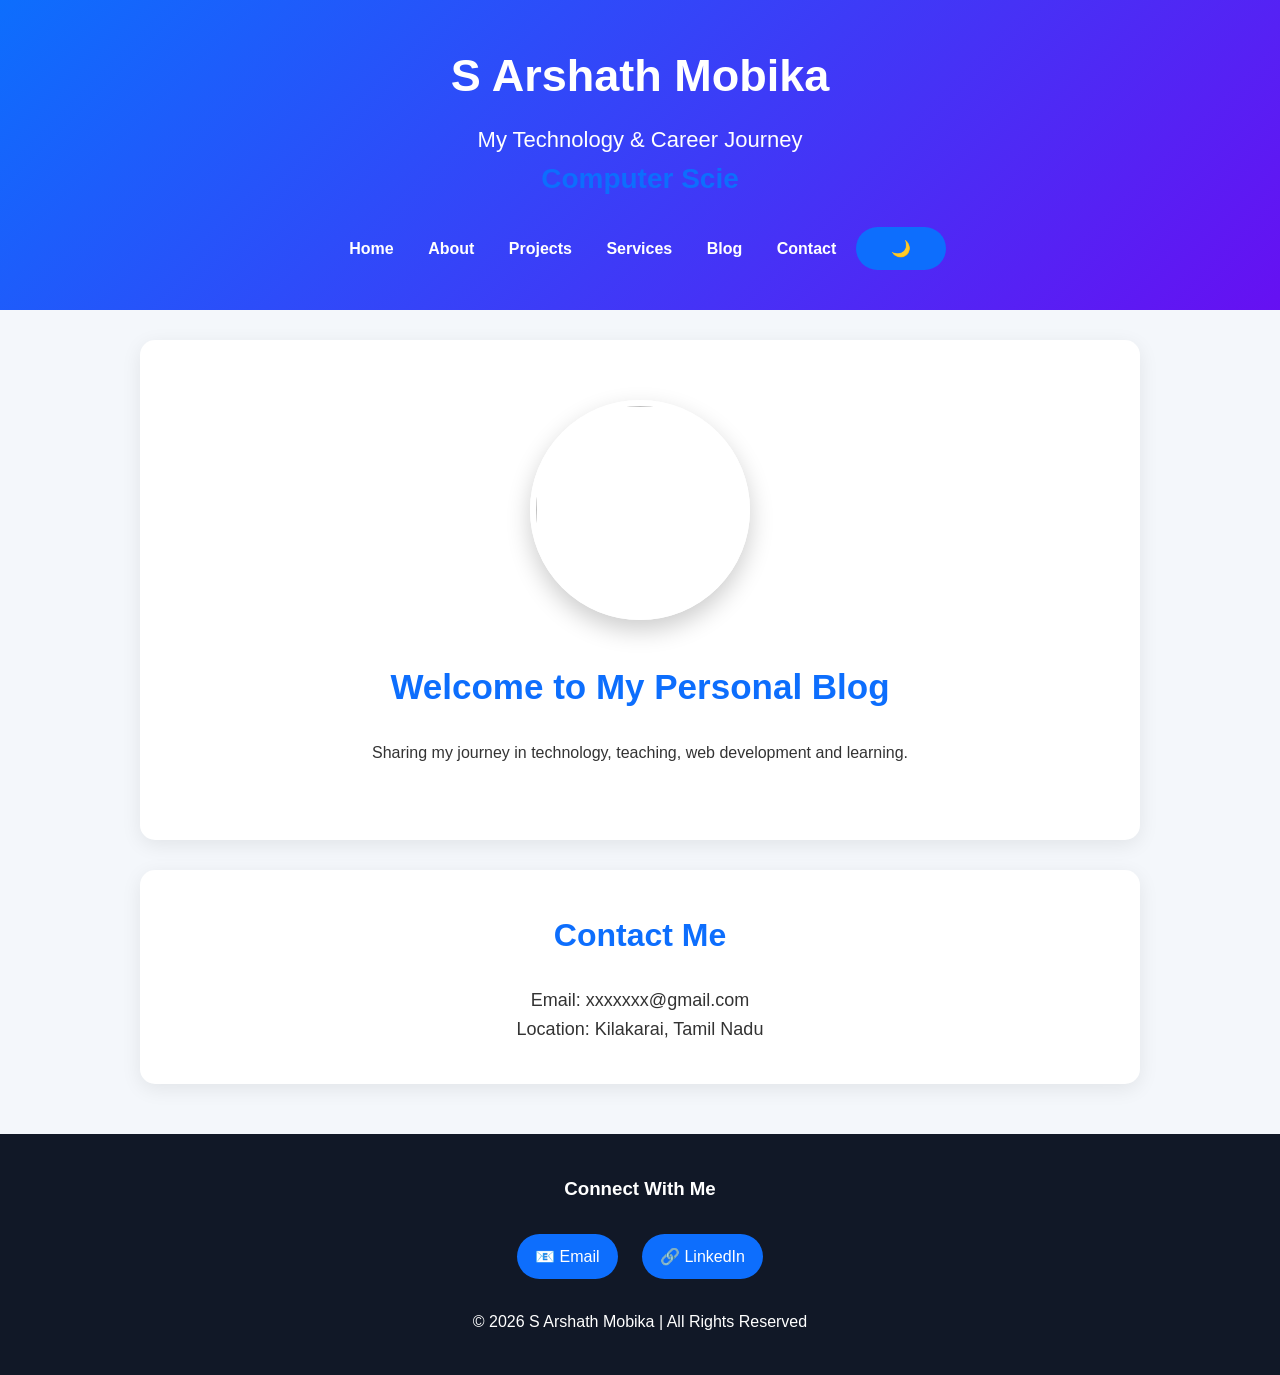
==== index.html @ d5312acd "My personal portfolio website" ====
<!DOCTYPE html>
<html>

<head>

<title>
S Arshath Mobika | Computer Science Engineer | Web Developer
</title>


<meta name="description"
content="Official personal website of S Arshath Mobika - Computer Science Engineer, Web Developer, Computer Science Teacher and Ecommerce Website Manager.">


<meta name="keywords"
content="S Arshath Mobika, Web Developer, Computer Science Engineer, WordPress Developer, Ecommerce Manager, Python Developer">


<meta name="author"
content="S Arshath Mobika">


<link rel="icon" type="image/png" href="images/logo.png">


<link rel="stylesheet" href="style.css">

</head>

<body>


<header>

<h1>
S Arshath Mobika
</h1>


<h3>
My Technology & Career Journey
</h3>


<h2 id="typing"></h2>

<nav>

<a href="index.html">Home</a>

<a href="about.html">About</a>

<a href="projects.html">Projects</a>

<a href="services.html">Services</a>

<a href="blog.html">Blog</a>

<a href="contact.html">Contact</a>



<button class="theme-btn">
🌙
</button>


</nav>

</header>



<section class="hero">


<img src="images/profile.jpg">


<h2>
Welcome to My Personal Blog
</h2>


<p>
Sharing my journey in technology, teaching,
web development and learning.
</p>


<div class="buttons">





<a href="contact.html"
class="btn">



</a>


</div>



</section>






<section id="contact">


<h2>
Contact Me
</h2>


<p>
Email: xxxxxxx@gmail.com
</p>


<p>
Location: Kilakarai, Tamil Nadu
</p>


</section>



<footer>

<h3>
Connect With Me
</h3>


<div class="social-links">


<a href="mailto: xxxxxxx@gmail.com">

📧 Email

</a>



<a href="https://www.linkedin.com/in/arshath-mobika-s-649b7b2a1/" target="_blank">

🔗 LinkedIn

</a>


</div>



<p>

© 2026 S Arshath Mobika | All Rights Reserved

</p>


</footer>
<script src="script.js"></script>

<script src="darkmode.js"></script>


</body>
</html>
---- style.css ----
/* =====================
   General Style
===================== */

*{
    margin:0;
    padding:0;
    box-sizing:border-box;
}


body{

    font-family:'Segoe UI', Arial, sans-serif;

    background:#f4f7fb;

    color:#333;

    line-height:1.6;

}


html{

    scroll-behavior:smooth;

}



/* =====================
   Header
===================== */


header{

    background:linear-gradient(135deg,#0d6efd,#6610f2);

    color:white;

    text-align:center;

    padding:40px 20px;

}


header h1{

    font-size:45px;

    margin-bottom:10px;

}


header h3{

    font-size:22px;

    font-weight:400;

}


header p{

    margin-top:10px;

}



/* =====================
   Navigation
===================== */


nav{

    margin-top:25px;

}


nav a{

    color:white;

    text-decoration:none;

    margin:0 15px;

    font-weight:600;

}


nav a:hover{

    color:#ffd700;

}



/* =====================
   Hero Section
===================== */


.hero{

    text-align:center;

    padding:60px 20px;

}



.hero img{

    width:220px;

    height:220px;

    object-fit:cover;

    border-radius:50%;

    border:6px solid white;

    box-shadow:0 10px 25px rgba(0,0,0,0.2);

}



.hero h2{

    margin-top:25px;

    font-size:35px;

    color:#0d6efd;

}


.hero p{

    max-width:700px;

    margin:15px auto;

}



/* =====================
   Sections
===================== */


section{

    background:white;

    max-width:1000px;

    margin:30px auto;

    padding:40px;

    border-radius:15px;

    box-shadow:0 5px 20px rgba(0,0,0,0.08);

}



section h2{

    text-align:center;

    color:#0d6efd;

    margin-bottom:25px;

    font-size:32px;

}




/* =====================
   Blog Cards
===================== */


.post{


    background:#f1f5ff;

    padding:25px;

    margin:20px 0;

    border-radius:12px;

    border-left:5px solid #0d6efd;


}


.post h3{

    color:#333;

}



/* =====================
   Contact
===================== */


#contact p{

    text-align:center;

    font-size:18px;

}



/* =====================
   Footer
===================== */


footer{

    background:#111827;

    color:white;

    text-align:center;

    padding:25px;

    margin-top:40px;

}




/* =====================
   Mobile Design
===================== */


@media(max-width:600px){


header h1{

font-size:32px;

}


nav a{

display:block;

margin:10px;

}


section{

margin:15px;

padding:25px;

}


.hero img{

width:170px;

height:170px;

}


}
form{

text-align:center;

}


input,
textarea{

width:80%;

padding:15px;

border-radius:10px;

border:1px solid #ddd;

font-size:16px;

}


textarea{

height:150px;

}


button{

background:#0d6efd;

color:white;

padding:12px 35px;

border:none;

border-radius:25px;

font-size:16px;

cursor:pointer;

}


button:hover{

background:#6610f2;

}
#typing{

color:#0d6efd;

font-size:28px;

font-weight:bold;

min-height:40px;

}
/* Dark Mode */


body.dark{

background:#020617;

color:white;

}



body.dark section{

background:#111827;

color:white;

}



body.dark .post{

background:#1e293b;

color:white;

}



body.dark header{

background:linear-gradient(135deg,#020617,#1e3a8a);

}



body.dark footer{

background:#000;

}
/* Project Gallery */


.project-container{

display:grid;

grid-template-columns:repeat(2,1fr);

gap:30px;

}



.project-card{

background:white;

padding:25px;

border-radius:15px;

box-shadow:0 5px 20px rgba(0,0,0,0.1);

transition:0.3s;

}



.project-card img{

width:100%;

height:220px;

object-fit:cover;

border-radius:10px;

}



.project-card h3{

margin-top:20px;

color:#0d6efd;

}



.project-card:hover{

transform:translateY(-10px);

}





@media(max-width:700px){


.project-container{

grid-template-columns:1fr;

}


}
/* Social Footer */


footer{

background:#111827;

color:white;

text-align:center;

padding:40px 20px;

margin-top:50px;

}



.social-links{

margin:20px 0;

}



.social-links a{

display:inline-block;

color:white;

text-decoration:none;

margin:10px;

padding:10px 18px;

border-radius:25px;

background:#0d6efd;

}



.social-links a:hover{

background:#6610f2;

transform:translateY(-3px);

transition:.3s;

}
/* Mobile Responsive Design */

@media(max-width:768px){


header h1{

font-size:32px;

}


nav a{

display:block;

margin:12px;

}


.hero{

padding:30px 15px;

}


.hero img{

width:170px;

height:170px;

}


.hero h2{

font-size:26px;

}



section{

margin:15px;

padding:25px;

}



.project-container{

grid-template-columns:1fr;

}



.project-card{

margin-bottom:20px;

}



.social-links a{

display:block;

margin:10px auto;

width:200px;

}



input,
textarea{

width:100%;

}


}
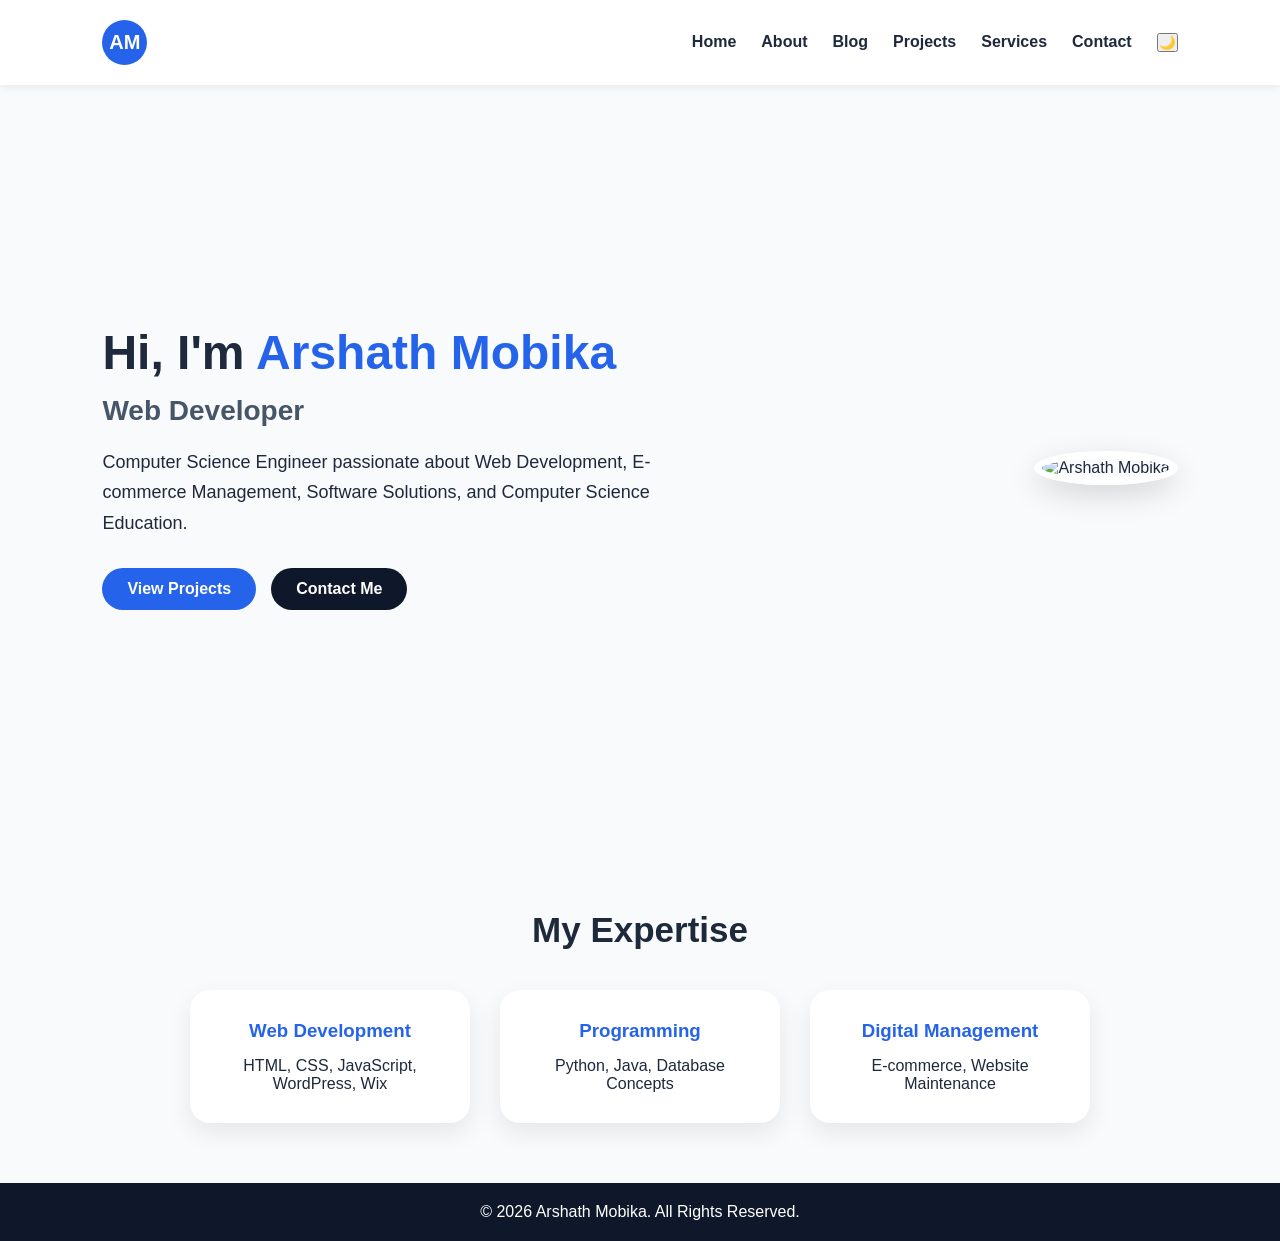
==== commit 055b92ff: "Updated portfolio design and mobile responsive menu" ====
--- a/index.html
+++ b/index.html
@@ -1,68 +1,100 @@
 <!DOCTYPE html>
-<html>
+<html lang="en">
 
 <head>
 
+<meta charset="UTF-8">
+
+<meta name="viewport" content="width=device-width, initial-scale=1.0">
+
+
 <title>
-S Arshath Mobika | Computer Science Engineer | Web Developer
+Arshath Mobika | Computer Science Engineer
 </title>
 
 
-<meta name="description"
-content="Official personal website of S Arshath Mobika - Computer Science Engineer, Web Developer, Computer Science Teacher and Ecommerce Website Manager.">
-
-
-<meta name="keywords"
-content="S Arshath Mobika, Web Developer, Computer Science Engineer, WordPress Developer, Ecommerce Manager, Python Developer">
-
-
-<meta name="author"
-content="S Arshath Mobika">
-
+<!-- SEO -->
+
+<meta name="description" content="Arshath Mobika - Computer Science Engineer, Web Developer, E-commerce Manager and Computer Science Teacher. Portfolio showcasing projects, skills and services.">
+
+<meta name="keywords" content="Arshath Mobika, Web Developer, Python Developer, Computer Science Engineer, Website Management, E-commerce">
+
+<meta name="author" content="Arshath Mobika">
+
+
+<!-- Social Media Preview -->
+
+<meta property="og:title" content="Arshath Mobika | Portfolio">
+
+<meta property="og:description" content="Computer Science Engineer | Web Developer | E-commerce Manager">
+
+<meta property="og:image" content="images/profile.jpg">
+
+<meta property="og:type" content="website">
+
+
+<!-- Favicon -->
 
 <link rel="icon" type="image/png" href="images/logo.png">
 
 
+<!-- CSS -->
+
 <link rel="stylesheet" href="style.css">
 
+
 </head>
-
 <body>
 
+<!-- Navigation -->
 
 <header>
 
-<h1>
-S Arshath Mobika
-</h1>
-
-
-<h3>
-My Technology & Career Journey
-</h3>
-
-
-<h2 id="typing"></h2>
-
-<nav>
-
-<a href="index.html">Home</a>
-
-<a href="about.html">About</a>
-
-<a href="projects.html">Projects</a>
-
-<a href="services.html">Services</a>
-
-<a href="blog.html">Blog</a>
-
-<a href="contact.html">Contact</a>
-
-
-
-<button class="theme-btn">
-🌙
-</button>
+<nav class="navbar">
+
+    <div class="logo">
+        AM
+    </div>
+
+
+    <div class="menu-icon" id="menu-icon">
+        ☰
+    </div>
+
+
+    <ul class="nav-links" id="nav-links">
+
+        <li>
+            <a href="index.html">Home</a>
+        </li>
+
+        <li>
+            <a href="about.html">About</a>
+        </li>
+
+        <li>
+            <a href="blog.html">Blog</a>
+        </li>
+
+        <li>
+            <a href="projects.html">Projects</a>
+        </li>
+
+        <li>
+            <a href="services.html">Services</a>
+        </li>
+
+        <li>
+            <a href="contact.html">Contact</a>
+        </li>
+
+        <li>
+            <button id="dark-toggle">
+                🌙
+            </button>
+        </li>
+
+    </ul>
 
 
 </nav>
@@ -70,112 +102,112 @@
 </header>
 
 
+<!-- Hero Section -->
 
 <section class="hero">
 
-
-<img src="images/profile.jpg">
-
+    <div class="hero-content">
+
+        <h1>
+            Hi, I'm <span>Arshath Mobika</span>
+        </h1>
+
+        <h2>
+            <span id="typing"></span>
+        </h2>
+
+
+        <p>
+            Computer Science Engineer passionate about
+            Web Development, E-commerce Management,
+            Software Solutions, and Computer Science Education.
+        </p>
+
+
+        <div class="hero-buttons">
+
+            <a href="projects.html" class="btn">
+                View Projects
+            </a>
+
+            <a href="contact.html" class="btn secondary">
+                Contact Me
+            </a>
+
+        </div>
+
+    </div>
+
+
+    <div class="hero-image">
+
+        <img src="images/profile.jpg" 
+        alt="Arshath Mobika">
+
+    </div>
+
+
+</section>
+
+
+
+<!-- Quick Skills -->
+
+<section class="skills-preview">
 
 <h2>
-Welcome to My Personal Blog
+My Expertise
 </h2>
 
 
-<p>
-Sharing my journey in technology, teaching,
-web development and learning.
-</p>
-
-
-<div class="buttons">
-
-
-
-
-
-<a href="contact.html"
-class="btn">
-
-
-
-</a>
-
-
-</div>
-
-
+<div class="cards">
+
+<div class="card">
+<h3>Web Development</h3>
+<p>
+HTML, CSS, JavaScript,
+WordPress, Wix
+</p>
+</div>
+
+
+<div class="card">
+<h3>Programming</h3>
+<p>
+Python, Java,
+Database Concepts
+</p>
+</div>
+
+
+<div class="card">
+<h3>Digital Management</h3>
+<p>
+E-commerce,
+Website Maintenance
+</p>
+</div>
+
+
+</div>
 
 </section>
 
 
 
-
-
-
-<section id="contact">
-
-
-<h2>
-Contact Me
-</h2>
-
-
-<p>
-Email: xxxxxxx@gmail.com
-</p>
-
-
-<p>
-Location: Kilakarai, Tamil Nadu
-</p>
-
-
-</section>
-
-
-
 <footer>
 
-<h3>
-Connect With Me
-</h3>
-
-
-<div class="social-links">
-
-
-<a href="mailto: xxxxxxx@gmail.com">
-
-📧 Email
-
-</a>
-
-
-
-<a href="https://www.linkedin.com/in/arshath-mobika-s-649b7b2a1/" target="_blank">
-
-🔗 LinkedIn
-
-</a>
-
-
-</div>
-
-
-
-<p>
-
-© 2026 S Arshath Mobika | All Rights Reserved
-
-</p>
-
+<p>
+© 2026 Arshath Mobika. All Rights Reserved.
+</p>
 
 </footer>
+
 <script src="script.js"></script>
 
 <script src="darkmode.js"></script>
 
 
 </body>
+
 </html>
--- a/style.css
+++ b/style.css
@@ -1,645 +1,406 @@
-/* =====================
-   General Style
-===================== */
+/* General */
 
 *{
     margin:0;
     padding:0;
     box-sizing:border-box;
+    font-family:'Segoe UI', sans-serif;
 }
 
 
 body{
 
-    font-family:'Segoe UI', Arial, sans-serif;
-
-    background:#f4f7fb;
-
-    color:#333;
-
-    line-height:1.6;
-
-}
-
-
-html{
-
-    scroll-behavior:smooth;
-
-}
-
-
-
-/* =====================
-   Header
-===================== */
-
+    background:#f8fafc;
+    color:#1e293b;
+
+}
+
+
+/* Navigation */
 
 header{
 
-    background:linear-gradient(135deg,#0d6efd,#6610f2);
-
-    color:white;
-
+    background:white;
+    box-shadow:0 2px 10px rgba(0,0,0,0.08);
+
+}
+
+
+.navbar{
+
+    display:flex;
+    justify-content:space-between;
+    align-items:center;
+    padding:20px 8%;
+
+}
+
+
+.logo{
+
+    width:45px;
+    height:45px;
+    border-radius:50%;
+    background:#2563eb;
+    color:white;
+    display:flex;
+    justify-content:center;
+    align-items:center;
+    font-size:20px;
+    font-weight:bold;
+
+}
+
+
+.nav-links{
+
+    display:flex;
+    list-style:none;
+    gap:25px;
+
+}
+
+
+.nav-links a{
+
+    text-decoration:none;
+    color:#1e293b;
+    font-weight:600;
+
+}
+
+
+.nav-links a:hover{
+
+    color:#2563eb;
+
+}
+
+
+
+/* Hero Section */
+
+
+.hero{
+
+    min-height:85vh;
+    display:flex;
+    align-items:center;
+    justify-content:space-between;
+    padding:50px 8%;
+    gap:40px;
+
+}
+
+
+.hero-content{
+
+    max-width:600px;
+
+}
+
+
+.hero h1{
+
+    font-size:48px;
+    margin-bottom:15px;
+
+}
+
+
+.hero h1 span{
+
+    color:#2563eb;
+
+}
+
+
+
+.hero h2{
+
+    font-size:28px;
+    color:#475569;
+    margin-bottom:20px;
+
+}
+
+
+.hero p{
+
+    font-size:18px;
+    line-height:1.7;
+    margin-bottom:30px;
+
+}
+
+
+
+.hero-buttons{
+
+    display:flex;
+    gap:15px;
+
+}
+
+
+
+.btn{
+
+    background:#2563eb;
+    color:white;
+    padding:12px 25px;
+    border-radius:30px;
+    text-decoration:none;
+    font-weight:bold;
+
+}
+
+
+
+.btn:hover{
+
+    transform:translateY(-3px);
+
+}
+
+
+
+.secondary{
+
+    background:#0f172a;
+
+}
+
+
+
+/* Profile Image */
+
+
+.hero-image img{
+
+    width:300px;
+    height:300px;
+    object-fit:cover;
+    border-radius:50%;
+    border:8px solid white;
+    box-shadow:0 10px 30px rgba(0,0,0,0.15);
+
+}
+
+
+
+/* Skills */
+
+
+.skills-preview{
+
+    padding:60px 8%;
     text-align:center;
 
-    padding:40px 20px;
-
-}
-
-
-header h1{
-
-    font-size:45px;
-
-    margin-bottom:10px;
-
-}
-
-
-header h3{
-
-    font-size:22px;
-
-    font-weight:400;
-
-}
-
-
-header p{
-
-    margin-top:10px;
-
-}
-
-
-
-/* =====================
-   Navigation
-===================== */
-
-
-nav{
-
-    margin-top:25px;
-
-}
-
-
-nav a{
-
-    color:white;
-
-    text-decoration:none;
-
-    margin:0 15px;
-
-    font-weight:600;
-
-}
-
-
-nav a:hover{
-
-    color:#ffd700;
-
-}
-
-
-
-/* =====================
-   Hero Section
-===================== */
+}
+
+
+.skills-preview h2{
+
+    font-size:35px;
+    margin-bottom:40px;
+
+}
+
+
+
+.cards{
+
+    display:flex;
+    justify-content:center;
+    gap:30px;
+    flex-wrap:wrap;
+
+}
+
+
+
+.card{
+
+    background:white;
+    width:280px;
+    padding:30px;
+    border-radius:20px;
+    box-shadow:0 10px 25px rgba(0,0,0,0.08);
+    transition:0.3s;
+
+}
+
+
+.card:hover{
+
+    transform:translateY(-10px);
+
+}
+
+
+
+.card h3{
+
+    color:#2563eb;
+    margin-bottom:15px;
+
+}
+
+
+/* Footer */
+
+
+footer{
+
+    background:#0f172a;
+    color:white;
+    text-align:center;
+    padding:20px;
+
+}
+.project-card img{
+
+    width:100%;
+    height:180px;
+    object-fit:cover;
+    border-radius:15px;
+    margin-bottom:20px;
+
+}
+.contact-form{
+
+    max-width:500px;
+    margin:40px auto;
+    display:flex;
+    flex-direction:column;
+    gap:15px;
+
+}
+
+
+.contact-form input,
+.contact-form textarea{
+
+    padding:15px;
+    border-radius:10px;
+    border:1px solid #cbd5e1;
+    font-size:16px;
+
+}
+
+
+.contact-form button{
+
+    border:none;
+    cursor:pointer;
+
+}
+.dark-mode {
+
+    background:#111827;
+    color:white;
+
+}
+
+
+.dark-mode header {
+
+    background:#1f2937;
+
+}
+
+
+.dark-mode .card {
+
+    background:#374151;
+    color:white;
+
+}
+
+
+.dark-mode .nav-links a {
+
+    color:white;
+
+}
+
+
+.dark-mode footer {
+
+    background:#000;
+    color:white;
+
+}
+/* Mobile Menu */
+
+.menu-icon{
+
+    display:none;
+    font-size:30px;
+    cursor:pointer;
+
+}
+
+
+
+@media(max-width:768px){
+
+
+.navbar{
+
+    position:relative;
+
+}
+
+
+.menu-icon{
+
+    display:block;
+
+}
+
+
+.nav-links{
+
+    display:none;
+    position:absolute;
+    top:70px;
+    right:0;
+    background:white;
+    width:220px;
+    padding:20px;
+    flex-direction:column;
+    border-radius:10px;
+
+}
+
+
+.nav-links.active{
+
+    display:flex;
+
+}
+
+
+.nav-links li{
+
+    margin:10px 0;
+
+}
 
 
 .hero{
 
-    text-align:center;
-
-    padding:60px 20px;
-
-}
-
-
-
-.hero img{
-
-    width:220px;
-
-    height:220px;
-
-    object-fit:cover;
-
-    border-radius:50%;
-
-    border:6px solid white;
-
-    box-shadow:0 10px 25px rgba(0,0,0,0.2);
-
-}
-
-
-
-.hero h2{
-
-    margin-top:25px;
+    flex-direction:column;
+
+}
+
+
+.hero h1{
 
     font-size:35px;
 
-    color:#0d6efd;
-
-}
-
-
-.hero p{
-
-    max-width:700px;
-
-    margin:15px auto;
-
-}
-
-
-
-/* =====================
-   Sections
-===================== */
-
-
-section{
-
-    background:white;
-
-    max-width:1000px;
-
-    margin:30px auto;
-
-    padding:40px;
-
-    border-radius:15px;
-
-    box-shadow:0 5px 20px rgba(0,0,0,0.08);
-
-}
-
-
-
-section h2{
-
-    text-align:center;
-
-    color:#0d6efd;
-
-    margin-bottom:25px;
-
-    font-size:32px;
-
-}
-
-
-
-
-/* =====================
-   Blog Cards
-===================== */
-
-
-.post{
-
-
-    background:#f1f5ff;
-
-    padding:25px;
-
-    margin:20px 0;
-
-    border-radius:12px;
-
-    border-left:5px solid #0d6efd;
-
-
-}
-
-
-.post h3{
-
-    color:#333;
-
-}
-
-
-
-/* =====================
-   Contact
-===================== */
-
-
-#contact p{
-
-    text-align:center;
-
-    font-size:18px;
-
-}
-
-
-
-/* =====================
-   Footer
-===================== */
-
-
-footer{
-
-    background:#111827;
-
-    color:white;
-
-    text-align:center;
-
-    padding:25px;
-
-    margin-top:40px;
-
-}
-
-
-
-
-/* =====================
-   Mobile Design
-===================== */
-
-
-@media(max-width:600px){
-
-
-header h1{
-
-font-size:32px;
-
-}
-
-
-nav a{
-
-display:block;
-
-margin:10px;
-
-}
-
-
-section{
-
-margin:15px;
-
-padding:25px;
-
-}
-
-
-.hero img{
-
-width:170px;
-
-height:170px;
-
-}
-
-
-}
-form{
-
-text-align:center;
-
-}
-
-
-input,
-textarea{
-
-width:80%;
-
-padding:15px;
-
-border-radius:10px;
-
-border:1px solid #ddd;
-
-font-size:16px;
-
-}
-
-
-textarea{
-
-height:150px;
-
-}
-
-
-button{
-
-background:#0d6efd;
-
-color:white;
-
-padding:12px 35px;
-
-border:none;
-
-border-radius:25px;
-
-font-size:16px;
-
-cursor:pointer;
-
-}
-
-
-button:hover{
-
-background:#6610f2;
-
-}
-#typing{
-
-color:#0d6efd;
-
-font-size:28px;
-
-font-weight:bold;
-
-min-height:40px;
-
-}
-/* Dark Mode */
-
-
-body.dark{
-
-background:#020617;
-
-color:white;
-
-}
-
-
-
-body.dark section{
-
-background:#111827;
-
-color:white;
-
-}
-
-
-
-body.dark .post{
-
-background:#1e293b;
-
-color:white;
-
-}
-
-
-
-body.dark header{
-
-background:linear-gradient(135deg,#020617,#1e3a8a);
-
-}
-
-
-
-body.dark footer{
-
-background:#000;
-
-}
-/* Project Gallery */
-
-
-.project-container{
-
-display:grid;
-
-grid-template-columns:repeat(2,1fr);
-
-gap:30px;
-
-}
-
-
-
-.project-card{
-
-background:white;
-
-padding:25px;
-
-border-radius:15px;
-
-box-shadow:0 5px 20px rgba(0,0,0,0.1);
-
-transition:0.3s;
-
-}
-
-
-
-.project-card img{
-
-width:100%;
-
-height:220px;
-
-object-fit:cover;
-
-border-radius:10px;
-
-}
-
-
-
-.project-card h3{
-
-margin-top:20px;
-
-color:#0d6efd;
-
-}
-
-
-
-.project-card:hover{
-
-transform:translateY(-10px);
-
-}
-
-
-
-
-
-@media(max-width:700px){
-
-
-.project-container{
-
-grid-template-columns:1fr;
-
-}
-
-
-}
-/* Social Footer */
-
-
-footer{
-
-background:#111827;
-
-color:white;
-
-text-align:center;
-
-padding:40px 20px;
-
-margin-top:50px;
-
-}
-
-
-
-.social-links{
-
-margin:20px 0;
-
-}
-
-
-
-.social-links a{
-
-display:inline-block;
-
-color:white;
-
-text-decoration:none;
-
-margin:10px;
-
-padding:10px 18px;
-
-border-radius:25px;
-
-background:#0d6efd;
-
-}
-
-
-
-.social-links a:hover{
-
-background:#6610f2;
-
-transform:translateY(-3px);
-
-transition:.3s;
-
-}
-/* Mobile Responsive Design */
-
-@media(max-width:768px){
-
-
-header h1{
-
-font-size:32px;
-
-}
-
-
-nav a{
-
-display:block;
-
-margin:12px;
-
-}
-
-
-.hero{
-
-padding:30px 15px;
-
-}
-
-
-.hero img{
-
-width:170px;
-
-height:170px;
-
-}
-
-
-.hero h2{
-
-font-size:26px;
-
-}
-
-
-
-section{
-
-margin:15px;
-
-padding:25px;
-
-}
-
-
-
-.project-container{
-
-grid-template-columns:1fr;
-
-}
-
-
-
-.project-card{
-
-margin-bottom:20px;
-
-}
-
-
-
-.social-links a{
-
-display:block;
-
-margin:10px auto;
-
-width:200px;
-
-}
-
-
-
-input,
-textarea{
-
-width:100%;
-
 }
 
 
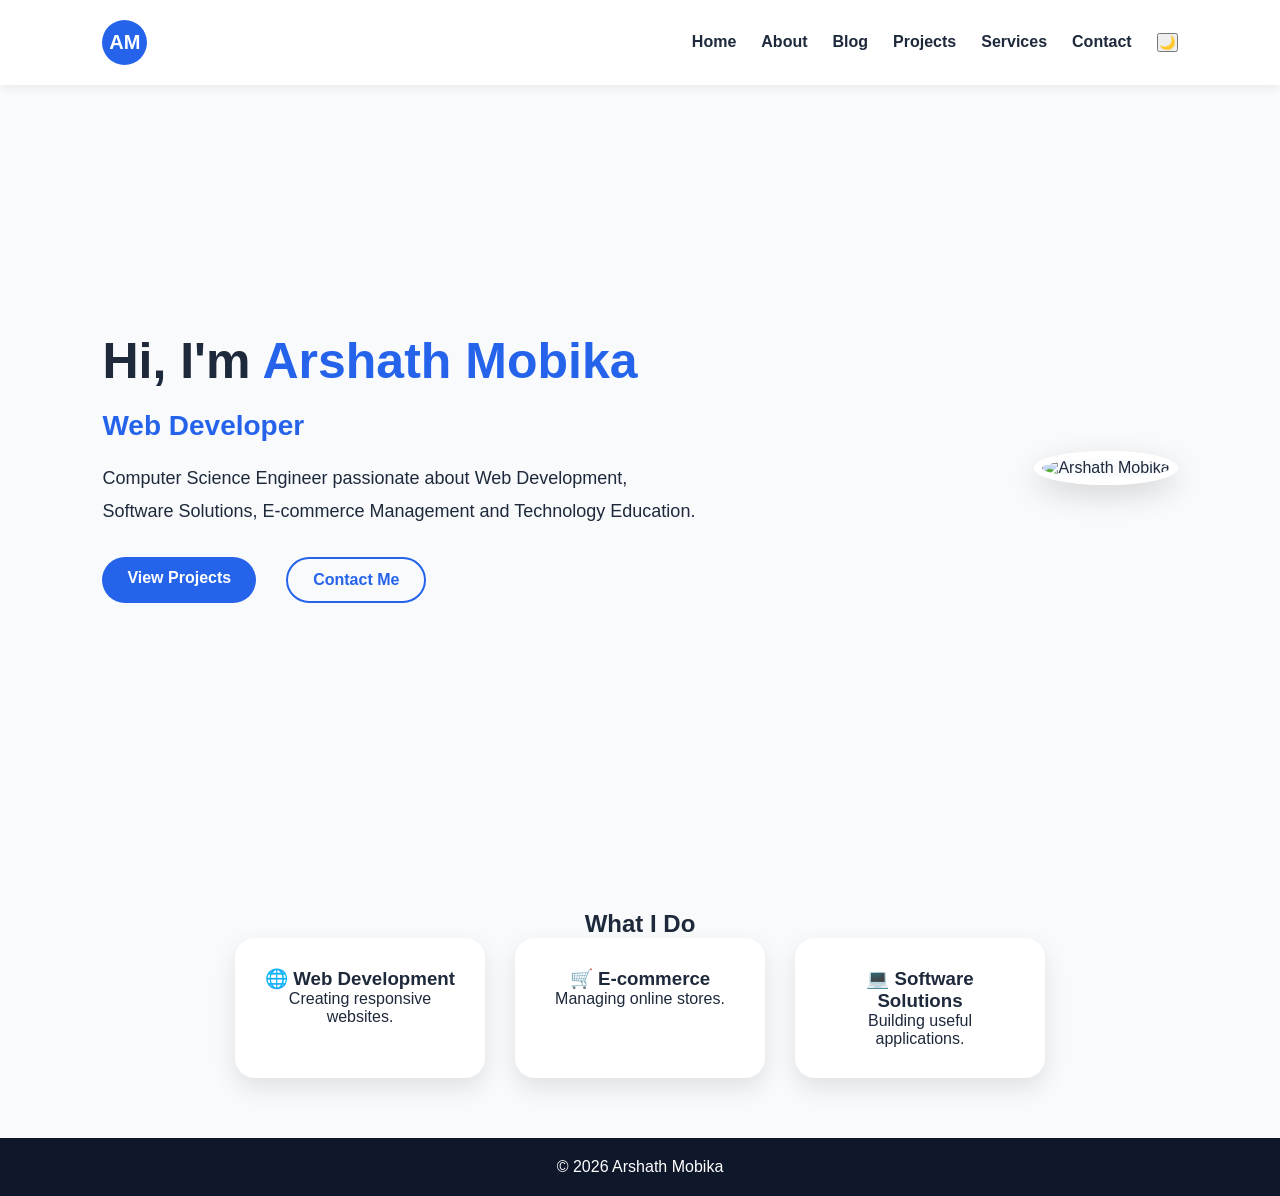
==== commit b8241373: "Trigger GitHub Pages deployment" ====
--- a/index.html
+++ b/index.html
@@ -4,97 +4,67 @@
 <head>
 
 <meta charset="UTF-8">
-
 <meta name="viewport" content="width=device-width, initial-scale=1.0">
 
-
 <title>
-Arshath Mobika | Computer Science Engineer
+Arshath Mobika | Portfolio
 </title>
 
 
-<!-- SEO -->
-
-<meta name="description" content="Arshath Mobika - Computer Science Engineer, Web Developer, E-commerce Manager and Computer Science Teacher. Portfolio showcasing projects, skills and services.">
-
-<meta name="keywords" content="Arshath Mobika, Web Developer, Python Developer, Computer Science Engineer, Website Management, E-commerce">
-
-<meta name="author" content="Arshath Mobika">
-
-
-<!-- Social Media Preview -->
-
-<meta property="og:title" content="Arshath Mobika | Portfolio">
-
-<meta property="og:description" content="Computer Science Engineer | Web Developer | E-commerce Manager">
-
-<meta property="og:image" content="images/profile.jpg">
-
-<meta property="og:type" content="website">
-
-
-<!-- Favicon -->
-
-<link rel="icon" type="image/png" href="images/logo.png">
-
-
-<!-- CSS -->
+<meta name="description" content="Arshath Mobika - Computer Science Engineer, Web Developer, E-commerce Manager and Computer Science Teacher.">
+
+
+<link rel="icon" href="images/logo.png">
 
 <link rel="stylesheet" href="style.css">
 
-
 </head>
+
+
 <body>
 
-<!-- Navigation -->
 
 <header>
 
 <nav class="navbar">
 
-    <div class="logo">
-        AM
-    </div>
-
-
-    <div class="menu-icon" id="menu-icon">
-        ☰
-    </div>
-
-
-    <ul class="nav-links" id="nav-links">
-
-        <li>
-            <a href="index.html">Home</a>
-        </li>
-
-        <li>
-            <a href="about.html">About</a>
-        </li>
-
-        <li>
-            <a href="blog.html">Blog</a>
-        </li>
-
-        <li>
-            <a href="projects.html">Projects</a>
-        </li>
-
-        <li>
-            <a href="services.html">Services</a>
-        </li>
-
-        <li>
-            <a href="contact.html">Contact</a>
-        </li>
-
-        <li>
-            <button id="dark-toggle">
-                🌙
-            </button>
-        </li>
-
-    </ul>
+
+<div class="logo">
+AM
+</div>
+
+
+
+<div class="menu-icon" id="menu-icon">
+☰
+</div>
+
+
+
+<ul class="nav-links" id="nav-links">
+
+
+<li><a href="index.html">Home</a></li>
+
+<li><a href="about.html">About</a></li>
+
+<li><a href="blog.html">Blog</a></li>
+
+<li><a href="projects.html">Projects</a></li>
+
+<li><a href="services.html">Services</a></li>
+
+<li><a href="contact.html">Contact</a></li>
+
+
+<li>
+<button id="dark-toggle">
+🌙
+</button>
+</li>
+
+
+</ul>
 
 
 </nav>
@@ -102,112 +72,162 @@
 </header>
 
 
-<!-- Hero Section -->
+
+
 
 <section class="hero">
 
-    <div class="hero-content">
-
-        <h1>
-            Hi, I'm <span>Arshath Mobika</span>
-        </h1>
-
-        <h2>
-            <span id="typing"></span>
-        </h2>
-
-
-        <p>
-            Computer Science Engineer passionate about
-            Web Development, E-commerce Management,
-            Software Solutions, and Computer Science Education.
-        </p>
-
-
-        <div class="hero-buttons">
-
-            <a href="projects.html" class="btn">
-                View Projects
-            </a>
-
-            <a href="contact.html" class="btn secondary">
-                Contact Me
-            </a>
-
-        </div>
-
-    </div>
-
-
-    <div class="hero-image">
-
-        <img src="images/profile.jpg" 
-        alt="Arshath Mobika">
-
-    </div>
+
+<div class="hero-content">
+
+
+<h1>
+
+Hi, I'm <span>Arshath Mobika</span>
+
+</h1>
+
+
+<h2>
+
+<span id="typing"></span>
+
+</h2>
+
+
+
+<p>
+
+Computer Science Engineer passionate about
+Web Development, Software Solutions,
+E-commerce Management and Technology Education.
+
+</p>
+
+
+
+
+<div class="hero-buttons">
+
+
+<a href="projects.html" class="btn">
+View Projects
+</a>
+
+
+
+<a href="contact.html" class="btn outline">
+Contact Me
+</a>
+
+
+
+</div>
+
+
+</div>
+
+
+
+
+
+<div class="hero-image">
+
+
+<img src="images/profile.jpg"
+alt="Arshath Mobika">
+
+
+</div>
+
 
 
 </section>
 
 
 
-<!-- Quick Skills -->
-
-<section class="skills-preview">
-
-<h2>
-My Expertise
-</h2>
-
-
-<div class="cards">
-
-<div class="card">
-<h3>Web Development</h3>
-<p>
-HTML, CSS, JavaScript,
-WordPress, Wix
-</p>
-</div>
-
-
-<div class="card">
-<h3>Programming</h3>
-<p>
-Python, Java,
-Database Concepts
-</p>
-</div>
-
-
-<div class="card">
-<h3>Digital Management</h3>
-<p>
-E-commerce,
-Website Maintenance
-</p>
-</div>
-
-
-</div>
+
+
+
+<section class="quick-section">
+
+
+<h1>
+What I Do
+</h1>
+
+
+
+<div class="quick-cards">
+
+
+<div>
+<h3>
+🌐 Web Development
+</h3>
+
+<p>
+Creating responsive websites.
+</p>
+
+</div>
+
+
+
+<div>
+
+<h3>
+🛒 E-commerce
+</h3>
+
+<p>
+Managing online stores.
+</p>
+
+</div>
+
+
+
+<div>
+
+<h3>
+💻 Software Solutions
+</h3>
+
+<p>
+Building useful applications.
+</p>
+
+</div>
+
+
+
+</div>
+
 
 </section>
 
 
 
+
+
 <footer>
 
 <p>
-© 2026 Arshath Mobika. All Rights Reserved.
+© 2026 Arshath Mobika
 </p>
 
 </footer>
 
+
+
+
 <script src="script.js"></script>
 
 <script src="darkmode.js"></script>
 
 
+
 </body>
 
 </html>
--- a/style.css
+++ b/style.css
@@ -404,4 +404,433 @@
 }
 
 
+}
+/* About Page */
+
+
+.about-hero{
+
+display:flex;
+align-items:center;
+justify-content:center;
+gap:50px;
+padding:80px 8%;
+
+}
+
+
+
+.about-image img{
+
+width:280px;
+height:280px;
+border-radius:50%;
+object-fit:cover;
+box-shadow:0 10px 30px rgba(0,0,0,0.15);
+
+}
+
+
+
+.about-content{
+
+max-width:600px;
+
+}
+
+
+.about-content h1{
+
+font-size:45px;
+color:#2563eb;
+
+}
+
+
+.about-content h2{
+
+margin:15px 0;
+
+}
+
+
+
+.about-content p{
+
+line-height:1.8;
+font-size:18px;
+
+}
+
+
+
+
+.about-section{
+
+padding:50px 8%;
+text-align:center;
+
+}
+
+
+
+.about-section h1{
+
+margin:50px 0 30px;
+font-size:40px;
+color:#2563eb;
+
+}
+
+
+
+.about-cards{
+
+display:flex;
+justify-content:center;
+gap:30px;
+flex-wrap:wrap;
+
+}
+
+
+
+.about-card{
+
+background:white;
+padding:30px;
+width:300px;
+border-radius:20px;
+box-shadow:0 10px 25px rgba(0,0,0,0.1);
+transition:0.3s;
+
+}
+
+
+
+.about-card:hover{
+
+transform:translateY(-10px);
+
+}
+
+
+
+.about-card h3{
+
+color:#2563eb;
+margin-bottom:15px;
+
+}
+
+
+
+
+.dark-mode .about-card{
+
+background:#1e293b;
+color:white;
+
+}
+
+
+
+
+@media(max-width:768px){
+
+
+.about-hero{
+
+flex-direction:column;
+text-align:center;
+
+}
+
+
+.about-image img{
+
+width:220px;
+height:220px;
+
+}
+
+
+}
+/* Projects Page */
+
+
+.projects-section{
+
+padding:80px 8%;
+text-align:center;
+
+}
+
+
+
+.projects-section h1{
+
+font-size:45px;
+color:#2563eb;
+
+}
+
+
+
+.projects-container{
+
+display:flex;
+justify-content:center;
+gap:30px;
+flex-wrap:wrap;
+margin-top:50px;
+
+}
+
+
+
+.project-card{
+
+width:330px;
+background:white;
+border-radius:20px;
+overflow:hidden;
+box-shadow:0 10px 30px rgba(0,0,0,0.1);
+transition:0.3s;
+
+}
+
+
+
+.project-card:hover{
+
+transform:translateY(-10px);
+
+}
+
+
+
+.project-card img{
+
+width:100%;
+height:200px;
+object-fit:cover;
+
+}
+
+
+
+.project-content{
+
+padding:25px;
+text-align:left;
+
+}
+
+
+
+.project-content h2{
+
+color:#2563eb;
+
+}
+
+
+
+.project-content p{
+
+line-height:1.6;
+
+}
+
+
+
+.tags span{
+
+display:inline-block;
+background:#2563eb;
+color:white;
+padding:6px 12px;
+border-radius:20px;
+font-size:13px;
+margin:5px;
+
+}
+
+
+
+.dark-mode .project-card{
+
+background:#1e293b;
+color:white;
+
+}
+/* Home Hero */
+
+
+.hero{
+
+display:flex;
+align-items:center;
+justify-content:space-between;
+padding:80px 8%;
+gap:50px;
+
+}
+
+
+
+.hero-content{
+
+max-width:600px;
+
+}
+
+
+
+.hero h1{
+
+font-size:50px;
+
+}
+
+
+
+.hero h1 span{
+
+color:#2563eb;
+
+}
+
+
+
+.hero h2{
+
+color:#2563eb;
+margin:20px 0;
+
+}
+
+
+
+.hero p{
+
+font-size:18px;
+line-height:1.8;
+
+}
+
+
+
+.hero-image img{
+
+width:330px;
+height:330px;
+border-radius:50%;
+object-fit:cover;
+
+}
+
+
+
+.hero-buttons{
+
+margin-top:30px;
+
+}
+
+
+
+.btn{
+
+background:#2563eb;
+color:white;
+padding:12px 25px;
+border-radius:30px;
+text-decoration:none;
+margin-right:15px;
+
+}
+
+
+
+.btn.outline{
+
+background:transparent;
+color:#2563eb;
+border:2px solid #2563eb;
+
+}
+
+
+
+
+
+.quick-section{
+
+padding:60px 8%;
+text-align:center;
+
+}
+
+
+
+.quick-cards{
+
+display:flex;
+justify-content:center;
+gap:30px;
+flex-wrap:wrap;
+
+}
+
+
+
+.quick-cards div{
+
+background:white;
+padding:30px;
+width:250px;
+border-radius:20px;
+box-shadow:0 10px 25px rgba(0,0,0,0.1);
+
+}
+
+
+
+.dark-mode .quick-cards div{
+
+background:#1e293b;
+
+}
+
+
+
+
+@media(max-width:768px){
+
+
+.hero{
+
+flex-direction:column;
+text-align:center;
+
+}
+
+
+.hero h1{
+
+font-size:38px;
+
+}
+
+
+.hero-image img{
+
+width:220px;
+height:220px;
+
+}
+
+
 }
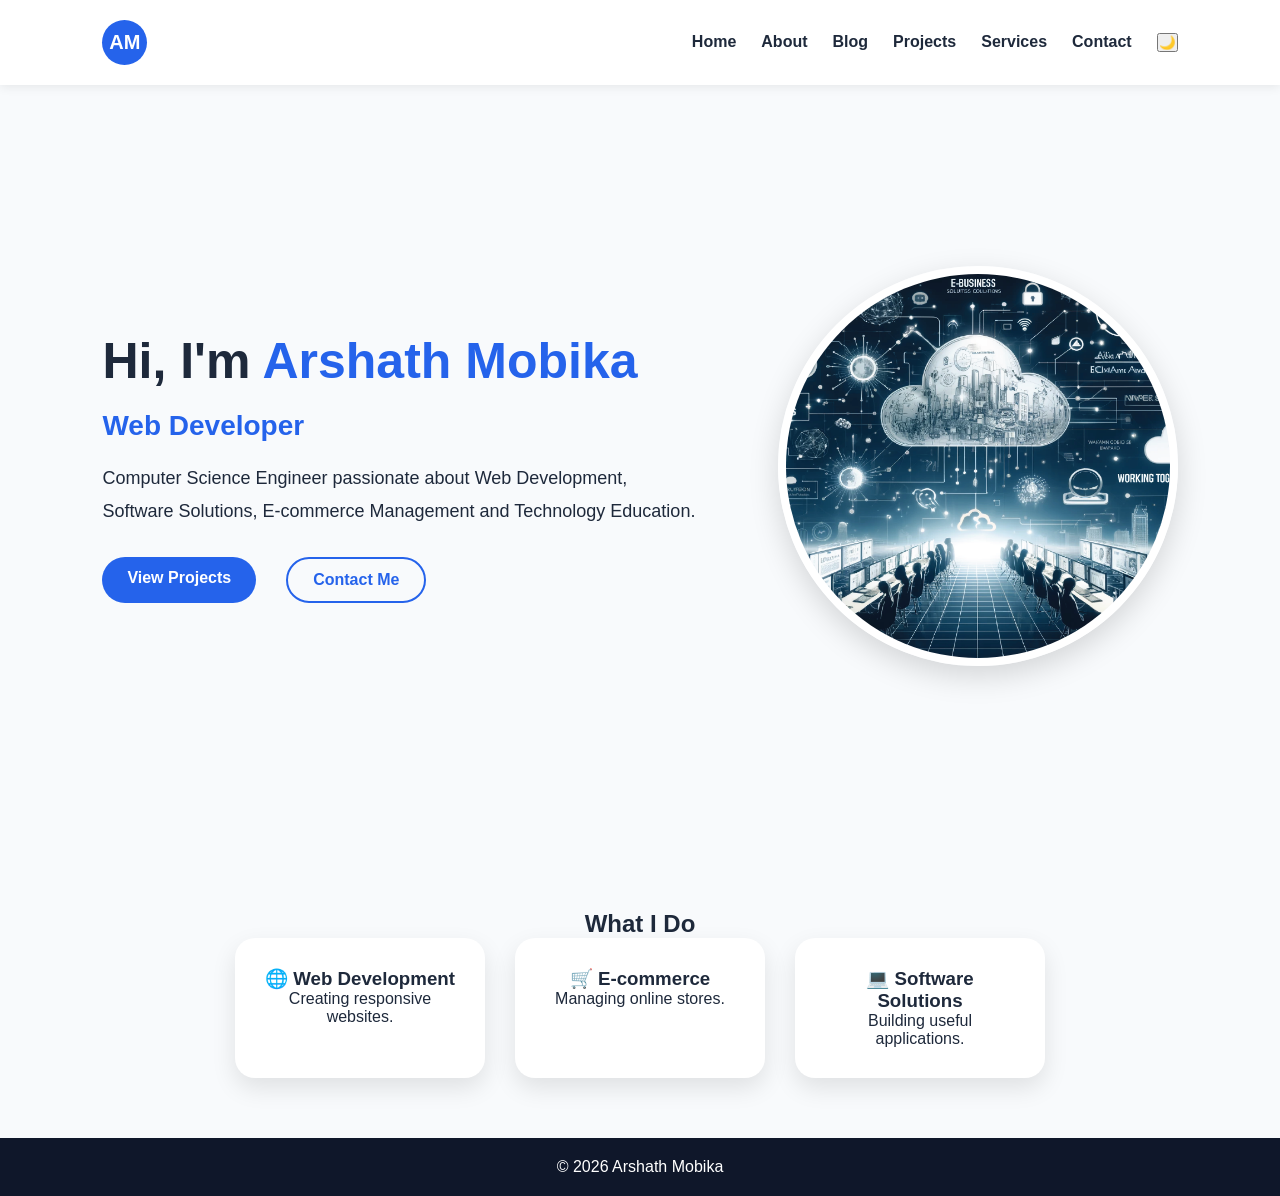
==== commit daa3580a: "Updated home page design" ====
--- a/index.html
+++ b/index.html
@@ -7,11 +7,11 @@
 <meta name="viewport" content="width=device-width, initial-scale=1.0">
 
 <title>
-Arshath Mobika | Portfolio
+Webease Solutions | Portfolio
 </title>
 
 
-<meta name="description" content="Arshath Mobika - Computer Science Engineer, Web Developer, E-commerce Manager and Computer Science Teacher.">
+<meta name="description" content="Webease Solutions - Web Developer and E-commerce Manager.">
 
 
 <link rel="icon" href="images/logo.png">
@@ -135,7 +135,7 @@
 
 
 <img src="images/profile.jpg"
-alt="Arshath Mobika">
+alt="Webease Solutions">
 
 
 </div>
--- a/style.css
+++ b/style.css
@@ -724,8 +724,8 @@
 
 .hero-image img{
 
-width:330px;
-height:330px;
+width:400px;
+height:400px;
 border-radius:50%;
 object-fit:cover;
 
